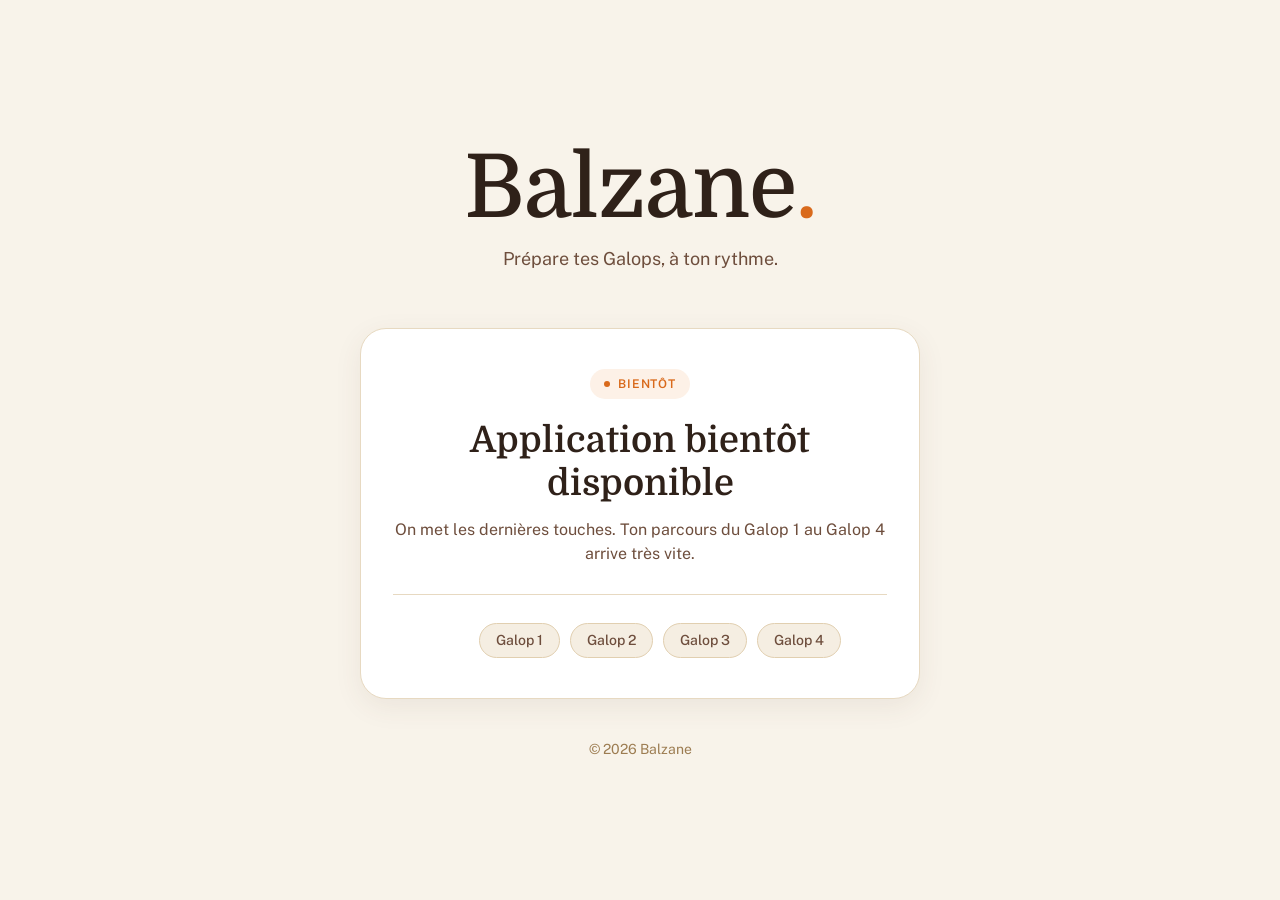
==== index.html @ 1bdc3ccf "feat: add coming soon landing page" ====
<!doctype html>
<html lang="fr">
<head>
  <meta charset="utf-8">
  <meta name="viewport" content="width=device-width, initial-scale=1">
  <title>Balzane. — Application bientôt disponible</title>
  <meta name="description" content="Prépare tes Galops, à ton rythme. L'application Balzane arrive bientôt.">
  <meta name="theme-color" content="#F8F3EA">
  <link rel="preconnect" href="https://fonts.googleapis.com">
  <link rel="preconnect" href="https://fonts.gstatic.com" crossorigin>
  <link href="https://fonts.googleapis.com/css2?family=Domine:wght@400;500;600;700&family=Public+Sans:wght@400;500;600&display=swap" rel="stylesheet">
  <style>
    :root {
      --background: #F8F3EA;
      --background-sunken: #F5EEE2;
      --card: #FFFFFF;
      --foreground: #2F2119;
      --secondary: #6E4E3D;
      --tertiary: #9C7C51;
      --primary: #D96A1C;
      --primary-subtle: #FDF1E7;
      --border: #E1CFB0;
      --border-subtle: #E7D9C1;
      --success: #475737;
      --success-light: #E5EADB;

      --font-display: "Domine", Georgia, serif;
      --font-body: "Public Sans", -apple-system, "Segoe UI", sans-serif;
      --ease: cubic-bezier(0.4, 0, 0.2, 1);
    }

    * { box-sizing: border-box; margin: 0; }

    html, body { height: 100%; }

    body {
      display: flex;
      flex-direction: column;
      align-items: center;
      justify-content: center;
      padding: 32px 24px;
      background: var(--background);
      color: var(--foreground);
      font-family: var(--font-body);
      line-height: 1.5;
      -webkit-font-smoothing: antialiased;
    }

    main {
      width: 100%;
      max-width: 560px;
      text-align: center;
    }

    .reveal {
      opacity: 0;
      transform: translateY(12px);
      animation: reveal 600ms var(--ease) forwards;
      animation-delay: calc(var(--i, 0) * 120ms);
    }

    @keyframes reveal {
      to { opacity: 1; transform: none; }
    }

    .wordmark {
      font-family: var(--font-display);
      font-weight: 500;
      font-size: clamp(3.5rem, 14vw, 5.5rem);
      line-height: 1.1;
      letter-spacing: -0.01em;
    }
    .wordmark span { color: var(--primary); }

    .tagline {
      margin-top: 8px;
      font-size: 1.125rem;
      color: var(--secondary);
    }

    .card {
      margin-top: 56px;
      padding: 40px 32px;
      background: var(--card);
      border: 1px solid var(--border-subtle);
      border-radius: 26px;
      box-shadow: 0 8px 28px rgba(87, 62, 48, 0.08);
    }

    .badge {
      display: inline-flex;
      align-items: center;
      gap: 8px;
      padding: 6px 14px;
      border-radius: 999px;
      background: var(--primary-subtle);
      color: var(--primary);
      font-size: 0.75rem;
      font-weight: 600;
      letter-spacing: 0.08em;
      text-transform: uppercase;
    }
    .badge::before {
      content: "";
      width: 6px;
      height: 6px;
      border-radius: 50%;
      background: currentColor;
    }

    h1 {
      margin-top: 20px;
      font-family: var(--font-display);
      font-weight: 600;
      font-size: clamp(1.75rem, 6vw, 2.25rem);
      line-height: 1.2;
    }

    .lead {
      margin-top: 12px;
      color: var(--secondary);
    }

    .galops {
      display: flex;
      justify-content: center;
      gap: 10px;
      margin-top: 28px;
      padding-top: 28px;
      border-top: 1px solid var(--border-subtle);
    }
    .galops li {
      list-style: none;
      padding: 6px 16px;
      border-radius: 999px;
      border: 1px solid var(--border);
      background: var(--background-sunken);
      color: var(--secondary);
      font-size: 0.875rem;
      font-weight: 500;
      transition: background 200ms var(--ease), border-color 200ms var(--ease);
    }
    .galops li:hover {
      background: var(--card);
      border-color: var(--primary);
    }

    footer {
      margin-top: 40px;
      font-size: 0.875rem;
      color: var(--tertiary);
    }

    @media (prefers-reduced-motion: reduce) {
      .reveal { animation: none; opacity: 1; transform: none; }
    }
  </style>
</head>
<body>
  <main>
    <header class="reveal" style="--i: 0">
      <p class="wordmark">Balzane<span>.</span></p>
      <p class="tagline">Prépare tes Galops, à ton rythme.</p>
    </header>

    <section class="card reveal" style="--i: 2">
      <span class="badge">Bientôt</span>
      <h1>Application bientôt disponible</h1>
      <p class="lead">On met les dernières touches. Ton parcours du Galop 1 au Galop 4 arrive très vite.</p>
      <ul class="galops" aria-label="Galops couverts">
        <li>Galop 1</li>
        <li>Galop 2</li>
        <li>Galop 3</li>
        <li>Galop 4</li>
      </ul>
    </section>

    <footer class="reveal" style="--i: 4">© 2026 Balzane</footer>
  </main>
</body>
</html>
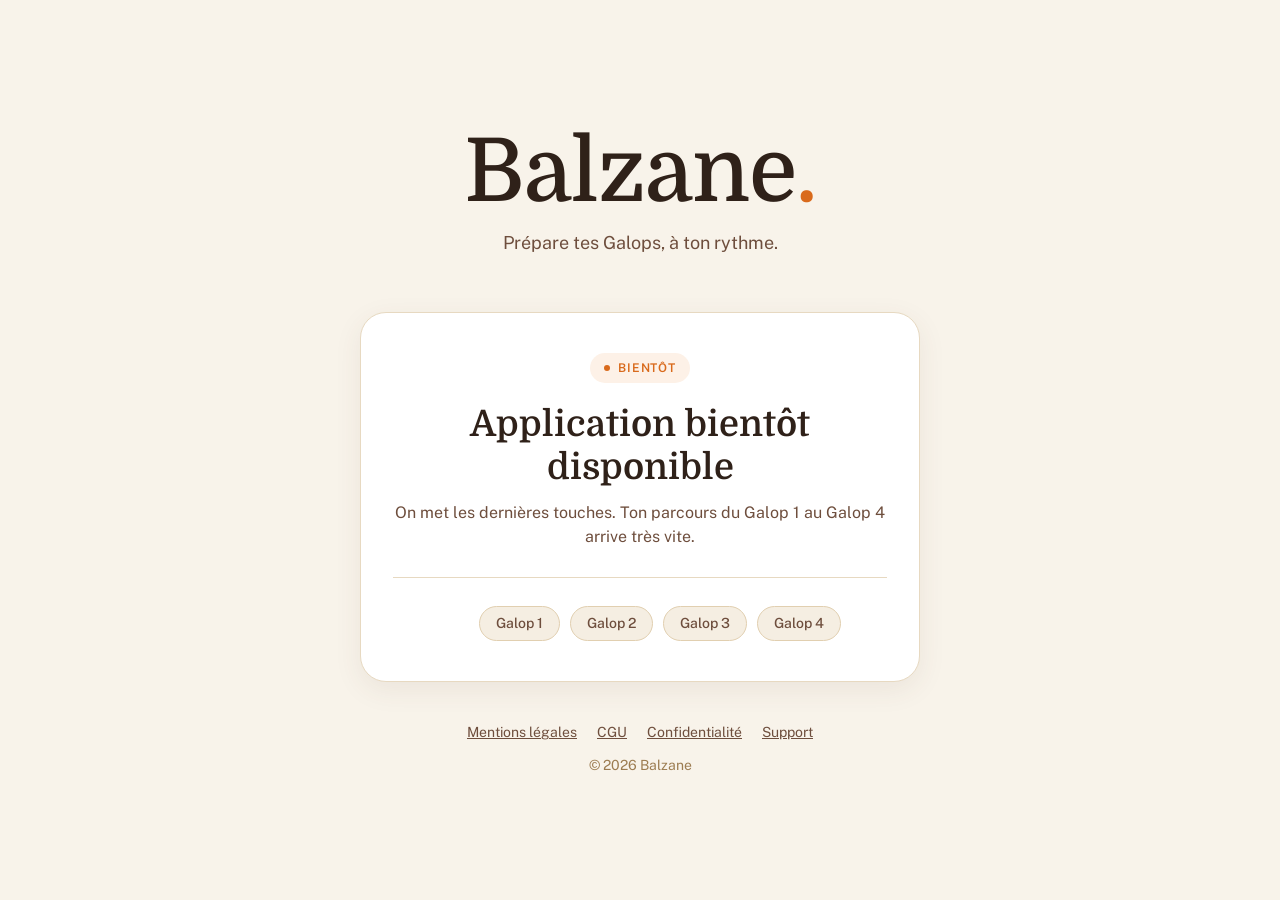
==== commit 7337833e: "feat: mention legales" ====
--- a/index.html
+++ b/index.html
@@ -31,7 +31,8 @@
 
     * { box-sizing: border-box; margin: 0; }
 
-    html, body { height: 100%; }
+    html { height: 100%; }
+    body { min-height: 100%; }
 
     body {
       display: flex;
@@ -123,6 +124,7 @@
 
     .galops {
       display: flex;
+      flex-wrap: wrap;
       justify-content: center;
       gap: 10px;
       margin-top: 28px;
@@ -149,6 +151,23 @@
       margin-top: 40px;
       font-size: 0.875rem;
       color: var(--tertiary);
+    }
+
+    .legal-links {
+      display: flex;
+      flex-wrap: wrap;
+      justify-content: center;
+      gap: 8px 20px;
+      margin-bottom: 12px;
+    }
+    .legal-links a { color: var(--secondary); }
+    .legal-links a:hover { color: var(--primary); }
+
+    @media (max-width: 420px) {
+      body { padding: 24px 16px; }
+      .card { padding: 32px 20px; }
+      .galops { gap: 8px; }
+      .galops li { padding: 6px 14px; }
     }
 
     @media (prefers-reduced-motion: reduce) {
@@ -175,7 +194,15 @@
       </ul>
     </section>
 
-    <footer class="reveal" style="--i: 4">© 2026 Balzane</footer>
+    <footer class="reveal" style="--i: 4">
+      <nav class="legal-links" aria-label="Informations légales">
+        <a href="mentions-legales.html">Mentions légales</a>
+        <a href="cgu.html">CGU</a>
+        <a href="confidentialite.html">Confidentialité</a>
+        <a href="support.html">Support</a>
+      </nav>
+      © 2026 Balzane
+    </footer>
   </main>
 </body>
 </html>
